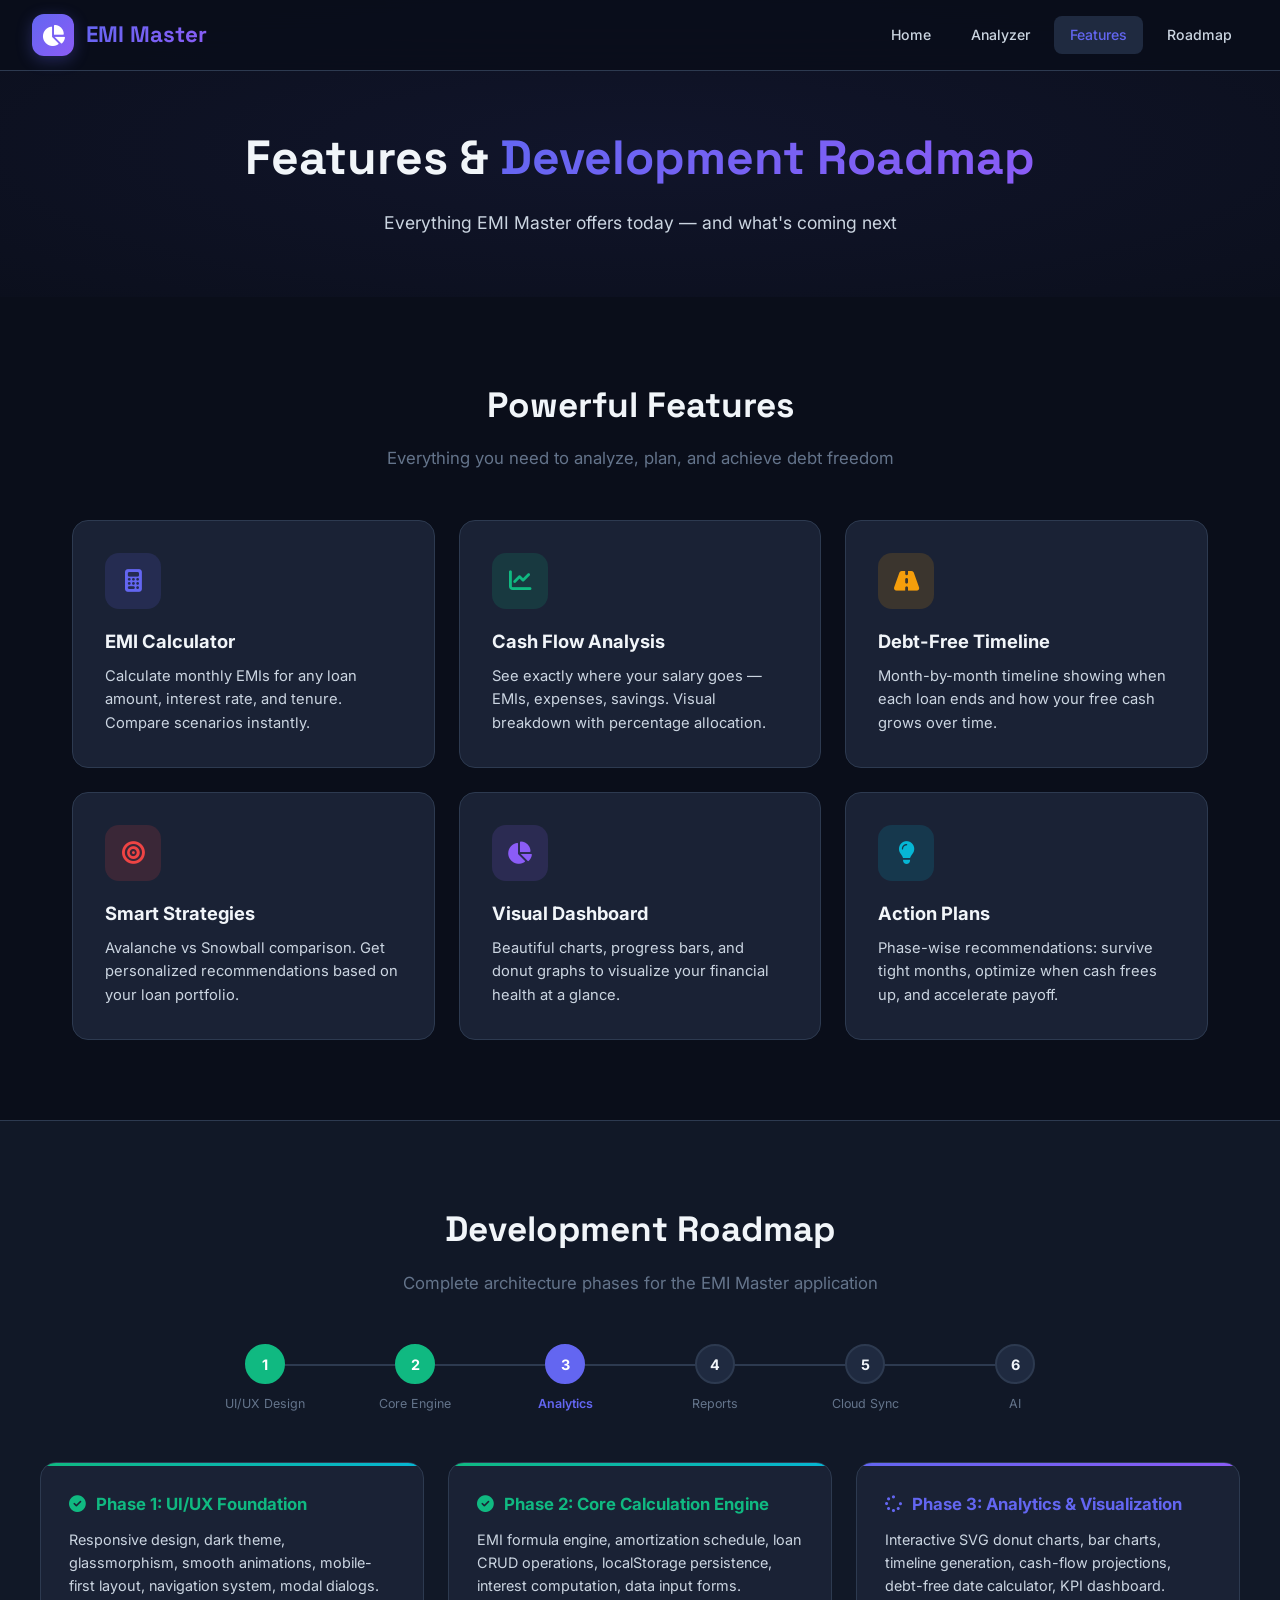
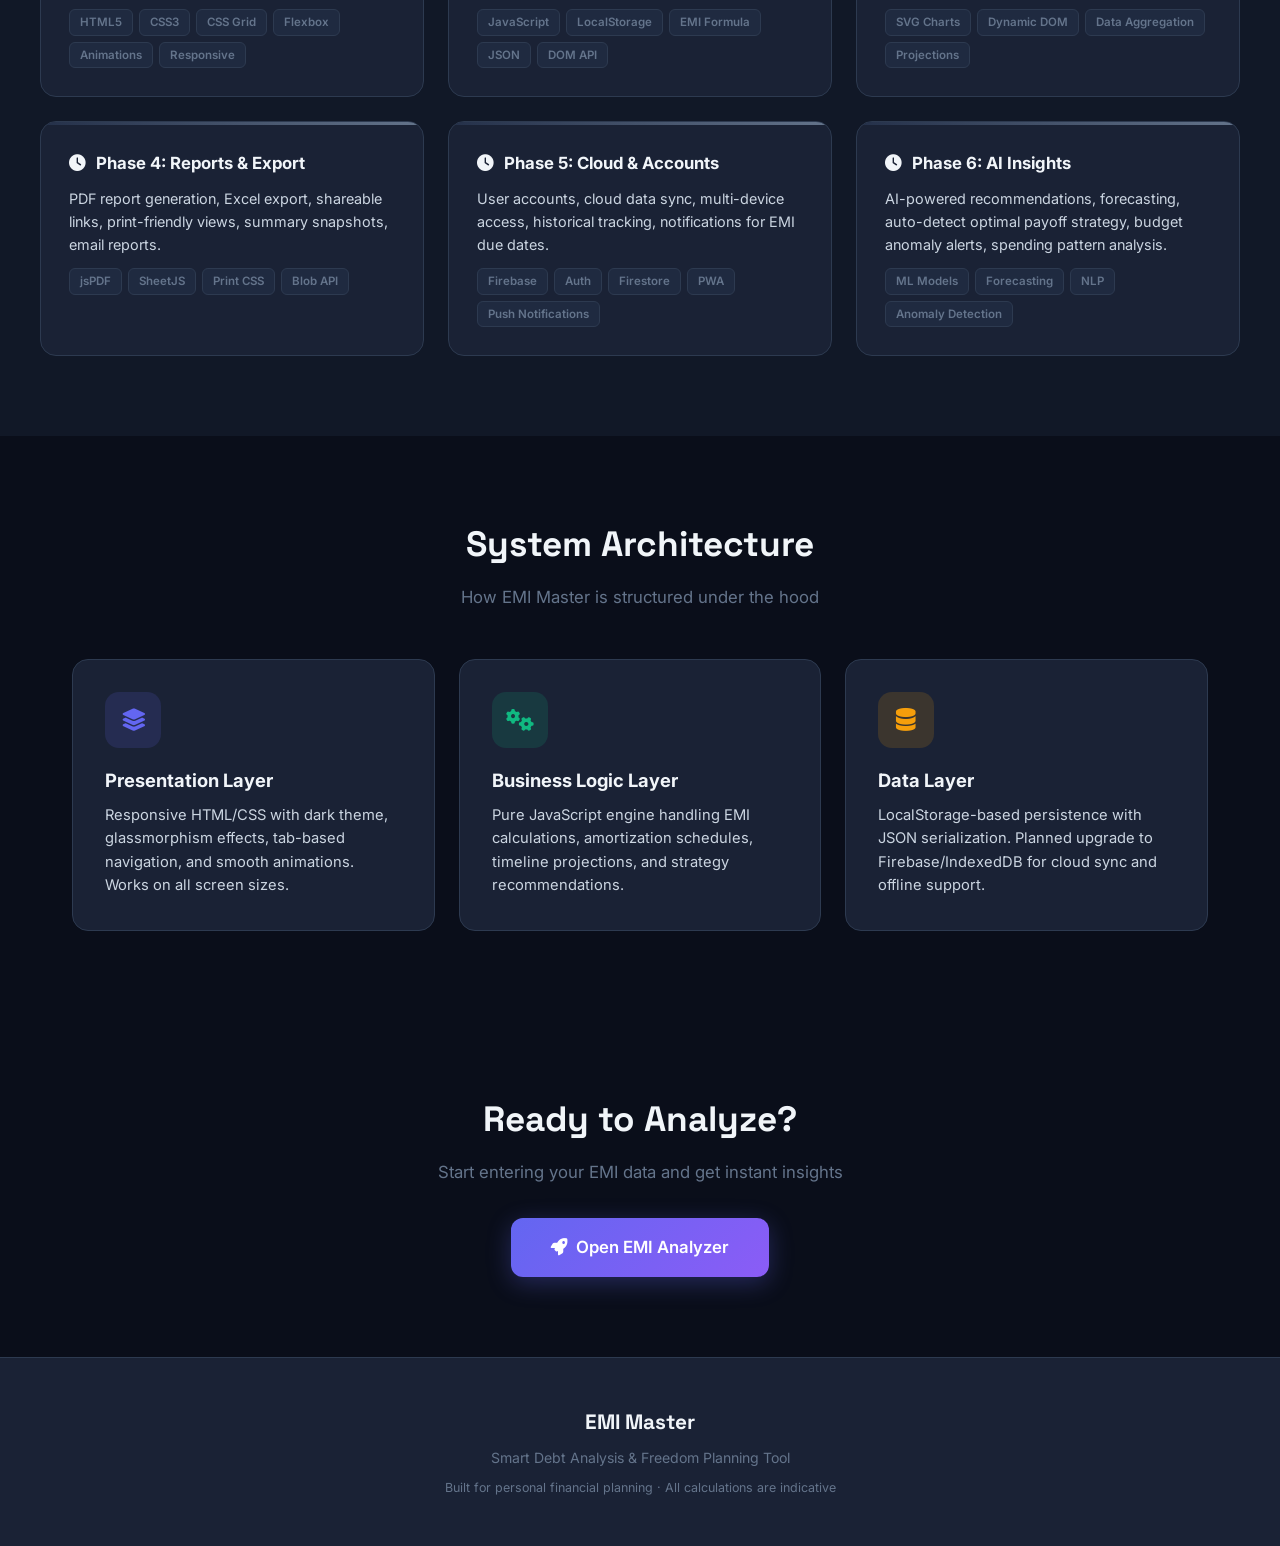
==== emi-about.html @ 426da657 "Initial commit: EMI Master web application" ====
<!DOCTYPE html>
<html lang="en">
<head>
<meta charset="UTF-8">
<meta name="viewport" content="width=device-width, initial-scale=1.0">
<title>EMI Master — Features & Roadmap</title>
<link href="https://fonts.googleapis.com/css2?family=Inter:wght@300;400;500;600;700;800;900&family=Space+Grotesk:wght@500;700&display=swap" rel="stylesheet">
<link href="https://cdnjs.cloudflare.com/ajax/libs/font-awesome/6.5.0/css/all.min.css" rel="stylesheet">
<style>
:root {
  --bg: #0a0e1a; --bg2: #111827; --card: #1a2235; --card2: #1f2a40; --card3: #243049;
  --accent: #6366f1; --accent2: #8b5cf6; --accent-glow: rgba(99,102,241,0.3);
  --good: #10b981; --warn: #f59e0b; --bad: #ef4444;
  --txt: #f1f5f9; --txt2: #cbd5e1; --muted: #64748b; --line: #2d3a50;
  --gradient1: linear-gradient(135deg, #6366f1, #8b5cf6);
  --radius: 16px;
}
* { box-sizing: border-box; margin: 0; padding: 0; }
html { scroll-behavior: smooth; }
body {
  font-family: 'Inter', system-ui, sans-serif;
  background: var(--bg); color: var(--txt); line-height: 1.6; overflow-x: hidden;
}

/* NAVBAR */
.navbar {
  position: fixed; top: 0; left: 0; right: 0; z-index: 1000;
  background: rgba(10,14,26,0.85); backdrop-filter: blur(20px);
  border-bottom: 1px solid var(--line); padding: 14px 32px;
  display: flex; align-items: center; justify-content: space-between;
}
.nav-brand { display: flex; align-items: center; gap: 12px; text-decoration: none; }
.nav-logo {
  width: 42px; height: 42px; border-radius: 12px; background: var(--gradient1);
  display: flex; align-items: center; justify-content: center;
  font-size: 1.3rem; font-weight: 800; color: white;
  box-shadow: 0 4px 16px var(--accent-glow);
}
.nav-title {
  font-family: 'Space Grotesk', sans-serif; font-size: 1.4rem; font-weight: 700;
  background: var(--gradient1); -webkit-background-clip: text; background-clip: text; color: transparent;
}
.nav-links { display: flex; gap: 8px; }
.nav-links a {
  color: var(--txt2); text-decoration: none; padding: 8px 16px;
  border-radius: 8px; font-size: 0.88rem; font-weight: 500; transition: all 0.3s;
}
.nav-links a:hover, .nav-links a.active { background: var(--card2); color: var(--accent); }

/* PAGE HEADER */
.page-header {
  padding: 120px 32px 60px; text-align: center; position: relative; overflow: hidden;
}
.page-header::before {
  content: ''; position: absolute; top: -50%; left: -50%; width: 200%; height: 200%;
  background: radial-gradient(ellipse at center, rgba(99,102,241,0.08) 0%, transparent 60%);
}
.page-header h1 {
  font-family: 'Space Grotesk', sans-serif; font-size: 3rem; font-weight: 800;
  position: relative; z-index: 1;
}
.page-header h1 span {
  background: var(--gradient1); -webkit-background-clip: text; background-clip: text; color: transparent;
}
.page-header p { color: var(--txt2); font-size: 1.1rem; margin-top: 12px; position: relative; z-index: 1; }

/* SECTIONS */
.section { padding: 80px 32px; max-width: 1200px; margin: 0 auto; }
.section-title {
  font-family: 'Space Grotesk', sans-serif; font-size: 2.2rem; font-weight: 700;
  text-align: center; margin-bottom: 12px;
}
.section-sub { text-align: center; color: var(--muted); margin-bottom: 48px; font-size: 1.05rem; }

/* FEATURES GRID */
.features-grid {
  display: grid; grid-template-columns: repeat(auto-fit, minmax(300px, 1fr)); gap: 24px;
}
.feature-card {
  background: var(--card); border: 1px solid var(--line);
  border-radius: var(--radius); padding: 32px;
  transition: all 0.3s; position: relative; overflow: hidden;
}
.feature-card:hover {
  transform: translateY(-4px); border-color: var(--accent);
  box-shadow: 0 12px 40px rgba(99,102,241,0.15);
}
.feature-icon {
  width: 56px; height: 56px; border-radius: 14px;
  display: flex; align-items: center; justify-content: center;
  font-size: 1.4rem; margin-bottom: 18px;
}
.feature-card h3 { font-size: 1.15rem; margin-bottom: 8px; }
.feature-card p { color: var(--txt2); font-size: 0.92rem; }

/* PHASES */
.phases-section { background: var(--bg2); padding: 80px 32px; border-top: 1px solid var(--line); }
.phases-container { max-width: 1200px; margin: 0 auto; }
.phases {
  display: flex; justify-content: center; gap: 0; margin: 48px auto;
  max-width: 900px; position: relative;
}
.phase { flex: 1; text-align: center; position: relative; padding: 0 8px; }
.phase-num {
  width: 40px; height: 40px; border-radius: 50%;
  background: var(--card2); border: 2px solid var(--line);
  display: flex; align-items: center; justify-content: center;
  font-weight: 700; font-size: 0.9rem; margin: 0 auto 10px;
  position: relative; z-index: 1;
}
.phase.active .phase-num { background: var(--accent); border-color: var(--accent); color: white; }
.phase.done .phase-num { background: var(--good); border-color: var(--good); color: white; }
.phase-label { font-size: 0.78rem; color: var(--muted); }
.phase.active .phase-label { color: var(--accent); font-weight: 600; }
.phases::before {
  content: ''; position: absolute; top: 20px; left: 60px; right: 60px;
  height: 2px; background: var(--line); z-index: 0;
}

/* CTA */
.cta-section { padding: 80px 32px; text-align: center; }
.btn {
  padding: 14px 28px; border-radius: 12px; font-size: 0.95rem;
  font-weight: 600; text-decoration: none; cursor: pointer;
  border: none; transition: all 0.3s; display: inline-flex; align-items: center; gap: 8px;
}
.btn-primary {
  background: var(--gradient1); color: white;
  box-shadow: 0 6px 24px var(--accent-glow);
}
.btn-primary:hover { transform: translateY(-2px); box-shadow: 0 8px 32px var(--accent-glow); }

/* FOOTER */
.footer {
  background: var(--card); border-top: 1px solid var(--line);
  padding: 48px 32px; text-align: center;
}
.footer-brand { font-family: 'Space Grotesk'; font-size: 1.3rem; font-weight: 700; margin-bottom: 8px; }
.footer p { color: var(--muted); font-size: 0.88rem; }

/* ARCHITECTURE */
.arch-grid { display: grid; grid-template-columns: repeat(auto-fit, minmax(340px, 1fr)); gap: 24px; margin-top: 40px; }
.arch-card {
  background: var(--card); border: 1px solid var(--line);
  border-radius: var(--radius); padding: 28px; position: relative; overflow: hidden;
}
.arch-card::before {
  content: ''; position: absolute; top: 0; left: 0; right: 0; height: 3px;
}
.arch-card.done::before { background: linear-gradient(90deg, #10b981, #06b6d4); }
.arch-card.active::before { background: var(--gradient1); }
.arch-card.pending::before { background: linear-gradient(90deg, var(--card3), var(--muted)); }
.arch-card h4 { font-size: 1.05rem; margin-bottom: 10px; display: flex; align-items: center; gap: 10px; }
.arch-card p { color: var(--txt2); font-size: 0.9rem; margin-bottom: 12px; }
.arch-tech { display: flex; flex-wrap: wrap; gap: 6px; }
.arch-tech span {
  padding: 3px 10px; border-radius: 6px; font-size: 0.72rem; font-weight: 600;
  background: var(--card2); color: var(--muted); border: 1px solid var(--line);
}

@media (max-width: 768px) {
  .page-header h1 { font-size: 2rem; }
  .navbar { padding: 12px 16px; }
  .nav-links { display: none; }
  .section, .phases-section, .cta-section { padding: 48px 16px; }
}

::-webkit-scrollbar { width: 8px; }
::-webkit-scrollbar-track { background: var(--bg); }
::-webkit-scrollbar-thumb { background: var(--card2); border-radius: 4px; }
</style>
</head>
<body>

<!-- NAVBAR -->
<nav class="navbar">
  <a class="nav-brand" href="index.html">
    <div class="nav-logo"><i class="fas fa-chart-pie"></i></div>
    <span class="nav-title">EMI Master</span>
  </a>
  <div class="nav-links">
    <a href="index.html">Home</a>
    <a href="index.html#app">Analyzer</a>
    <a href="#features" class="active">Features</a>
    <a href="#roadmap">Roadmap</a>
  </div>
</nav>

<!-- PAGE HEADER -->
<div class="page-header">
  <h1>Features & <span>Development Roadmap</span></h1>
  <p>Everything EMI Master offers today — and what's coming next</p>
</div>

<!-- FEATURES -->
<section class="section" id="features">
  <h2 class="section-title">Powerful Features</h2>
  <p class="section-sub">Everything you need to analyze, plan, and achieve debt freedom</p>
  <div class="features-grid">
    <div class="feature-card">
      <div class="feature-icon" style="background:rgba(99,102,241,0.15);color:var(--accent)"><i class="fas fa-calculator"></i></div>
      <h3>EMI Calculator</h3>
      <p>Calculate monthly EMIs for any loan amount, interest rate, and tenure. Compare scenarios instantly.</p>
    </div>
    <div class="feature-card">
      <div class="feature-icon" style="background:rgba(16,185,129,0.15);color:var(--good)"><i class="fas fa-chart-line"></i></div>
      <h3>Cash Flow Analysis</h3>
      <p>See exactly where your salary goes — EMIs, expenses, savings. Visual breakdown with percentage allocation.</p>
    </div>
    <div class="feature-card">
      <div class="feature-icon" style="background:rgba(245,158,11,0.15);color:var(--warn)"><i class="fas fa-road"></i></div>
      <h3>Debt-Free Timeline</h3>
      <p>Month-by-month timeline showing when each loan ends and how your free cash grows over time.</p>
    </div>
    <div class="feature-card">
      <div class="feature-icon" style="background:rgba(239,68,68,0.15);color:var(--bad)"><i class="fas fa-bullseye"></i></div>
      <h3>Smart Strategies</h3>
      <p>Avalanche vs Snowball comparison. Get personalized recommendations based on your loan portfolio.</p>
    </div>
    <div class="feature-card">
      <div class="feature-icon" style="background:rgba(139,92,246,0.15);color:var(--accent2)"><i class="fas fa-chart-pie"></i></div>
      <h3>Visual Dashboard</h3>
      <p>Beautiful charts, progress bars, and donut graphs to visualize your financial health at a glance.</p>
    </div>
    <div class="feature-card">
      <div class="feature-icon" style="background:rgba(6,182,212,0.15);color:#06b6d4"><i class="fas fa-lightbulb"></i></div>
      <h3>Action Plans</h3>
      <p>Phase-wise recommendations: survive tight months, optimize when cash frees up, and accelerate payoff.</p>
    </div>
  </div>
</section>

<!-- DEVELOPMENT ROADMAP -->
<section class="phases-section" id="roadmap">
  <div class="phases-container">
    <h2 class="section-title">Development Roadmap</h2>
    <p class="section-sub">Complete architecture phases for the EMI Master application</p>

    <div class="phases">
      <div class="phase done"><div class="phase-num">1</div><div class="phase-label">UI/UX Design</div></div>
      <div class="phase done"><div class="phase-num">2</div><div class="phase-label">Core Engine</div></div>
      <div class="phase active"><div class="phase-num">3</div><div class="phase-label">Analytics</div></div>
      <div class="phase"><div class="phase-num">4</div><div class="phase-label">Reports</div></div>
      <div class="phase"><div class="phase-num">5</div><div class="phase-label">Cloud Sync</div></div>
      <div class="phase"><div class="phase-num">6</div><div class="phase-label">AI</div></div>
    </div>

    <div class="arch-grid">
      <div class="arch-card done">
        <h4 style="color:var(--good)"><i class="fas fa-check-circle"></i> Phase 1: UI/UX Foundation</h4>
        <p>Responsive design, dark theme, glassmorphism, smooth animations, mobile-first layout, navigation system, modal dialogs.</p>
        <div class="arch-tech">
          <span>HTML5</span><span>CSS3</span><span>CSS Grid</span><span>Flexbox</span><span>Animations</span><span>Responsive</span>
        </div>
      </div>
      <div class="arch-card done">
        <h4 style="color:var(--good)"><i class="fas fa-check-circle"></i> Phase 2: Core Calculation Engine</h4>
        <p>EMI formula engine, amortization schedule, loan CRUD operations, localStorage persistence, interest computation, data input forms.</p>
        <div class="arch-tech">
          <span>JavaScript</span><span>LocalStorage</span><span>EMI Formula</span><span>JSON</span><span>DOM API</span>
        </div>
      </div>
      <div class="arch-card active">
        <h4 style="color:var(--accent)"><i class="fas fa-spinner fa-spin"></i> Phase 3: Analytics & Visualization</h4>
        <p>Interactive SVG donut charts, bar charts, timeline generation, cash-flow projections, debt-free date calculator, KPI dashboard.</p>
        <div class="arch-tech">
          <span>SVG Charts</span><span>Dynamic DOM</span><span>Data Aggregation</span><span>Projections</span>
        </div>
      </div>
      <div class="arch-card pending">
        <h4><i class="fas fa-clock"></i> Phase 4: Reports & Export</h4>
        <p>PDF report generation, Excel export, shareable links, print-friendly views, summary snapshots, email reports.</p>
        <div class="arch-tech">
          <span>jsPDF</span><span>SheetJS</span><span>Print CSS</span><span>Blob API</span>
        </div>
      </div>
      <div class="arch-card pending">
        <h4><i class="fas fa-clock"></i> Phase 5: Cloud & Accounts</h4>
        <p>User accounts, cloud data sync, multi-device access, historical tracking, notifications for EMI due dates.</p>
        <div class="arch-tech">
          <span>Firebase</span><span>Auth</span><span>Firestore</span><span>PWA</span><span>Push Notifications</span>
        </div>
      </div>
      <div class="arch-card pending">
        <h4><i class="fas fa-clock"></i> Phase 6: AI Insights</h4>
        <p>AI-powered recommendations, forecasting, auto-detect optimal payoff strategy, budget anomaly alerts, spending pattern analysis.</p>
        <div class="arch-tech">
          <span>ML Models</span><span>Forecasting</span><span>NLP</span><span>Anomaly Detection</span>
        </div>
      </div>
    </div>
  </div>
</section>

<!-- ARCHITECTURE OVERVIEW -->
<section class="section">
  <h2 class="section-title">System Architecture</h2>
  <p class="section-sub">How EMI Master is structured under the hood</p>
  <div class="features-grid">
    <div class="feature-card">
      <div class="feature-icon" style="background:rgba(99,102,241,0.15);color:var(--accent)"><i class="fas fa-layer-group"></i></div>
      <h3>Presentation Layer</h3>
      <p>Responsive HTML/CSS with dark theme, glassmorphism effects, tab-based navigation, and smooth animations. Works on all screen sizes.</p>
    </div>
    <div class="feature-card">
      <div class="feature-icon" style="background:rgba(16,185,129,0.15);color:var(--good)"><i class="fas fa-cogs"></i></div>
      <h3>Business Logic Layer</h3>
      <p>Pure JavaScript engine handling EMI calculations, amortization schedules, timeline projections, and strategy recommendations.</p>
    </div>
    <div class="feature-card">
      <div class="feature-icon" style="background:rgba(245,158,11,0.15);color:var(--warn)"><i class="fas fa-database"></i></div>
      <h3>Data Layer</h3>
      <p>LocalStorage-based persistence with JSON serialization. Planned upgrade to Firebase/IndexedDB for cloud sync and offline support.</p>
    </div>
  </div>
</section>

<!-- CTA -->
<section class="cta-section">
  <h2 class="section-title">Ready to Analyze?</h2>
  <p style="color:var(--muted);margin-bottom:32px;font-size:1.05rem">Start entering your EMI data and get instant insights</p>
  <a href="index.html#app" class="btn btn-primary" style="padding:16px 40px;font-size:1.05rem">
    <i class="fas fa-rocket"></i> Open EMI Analyzer
  </a>
</section>

<!-- FOOTER -->
<footer class="footer">
  <div class="footer-brand">EMI Master</div>
  <p>Smart Debt Analysis & Freedom Planning Tool</p>
  <p style="margin-top:8px;font-size:0.78rem">Built for personal financial planning · All calculations are indicative</p>
</footer>

</body>
</html>
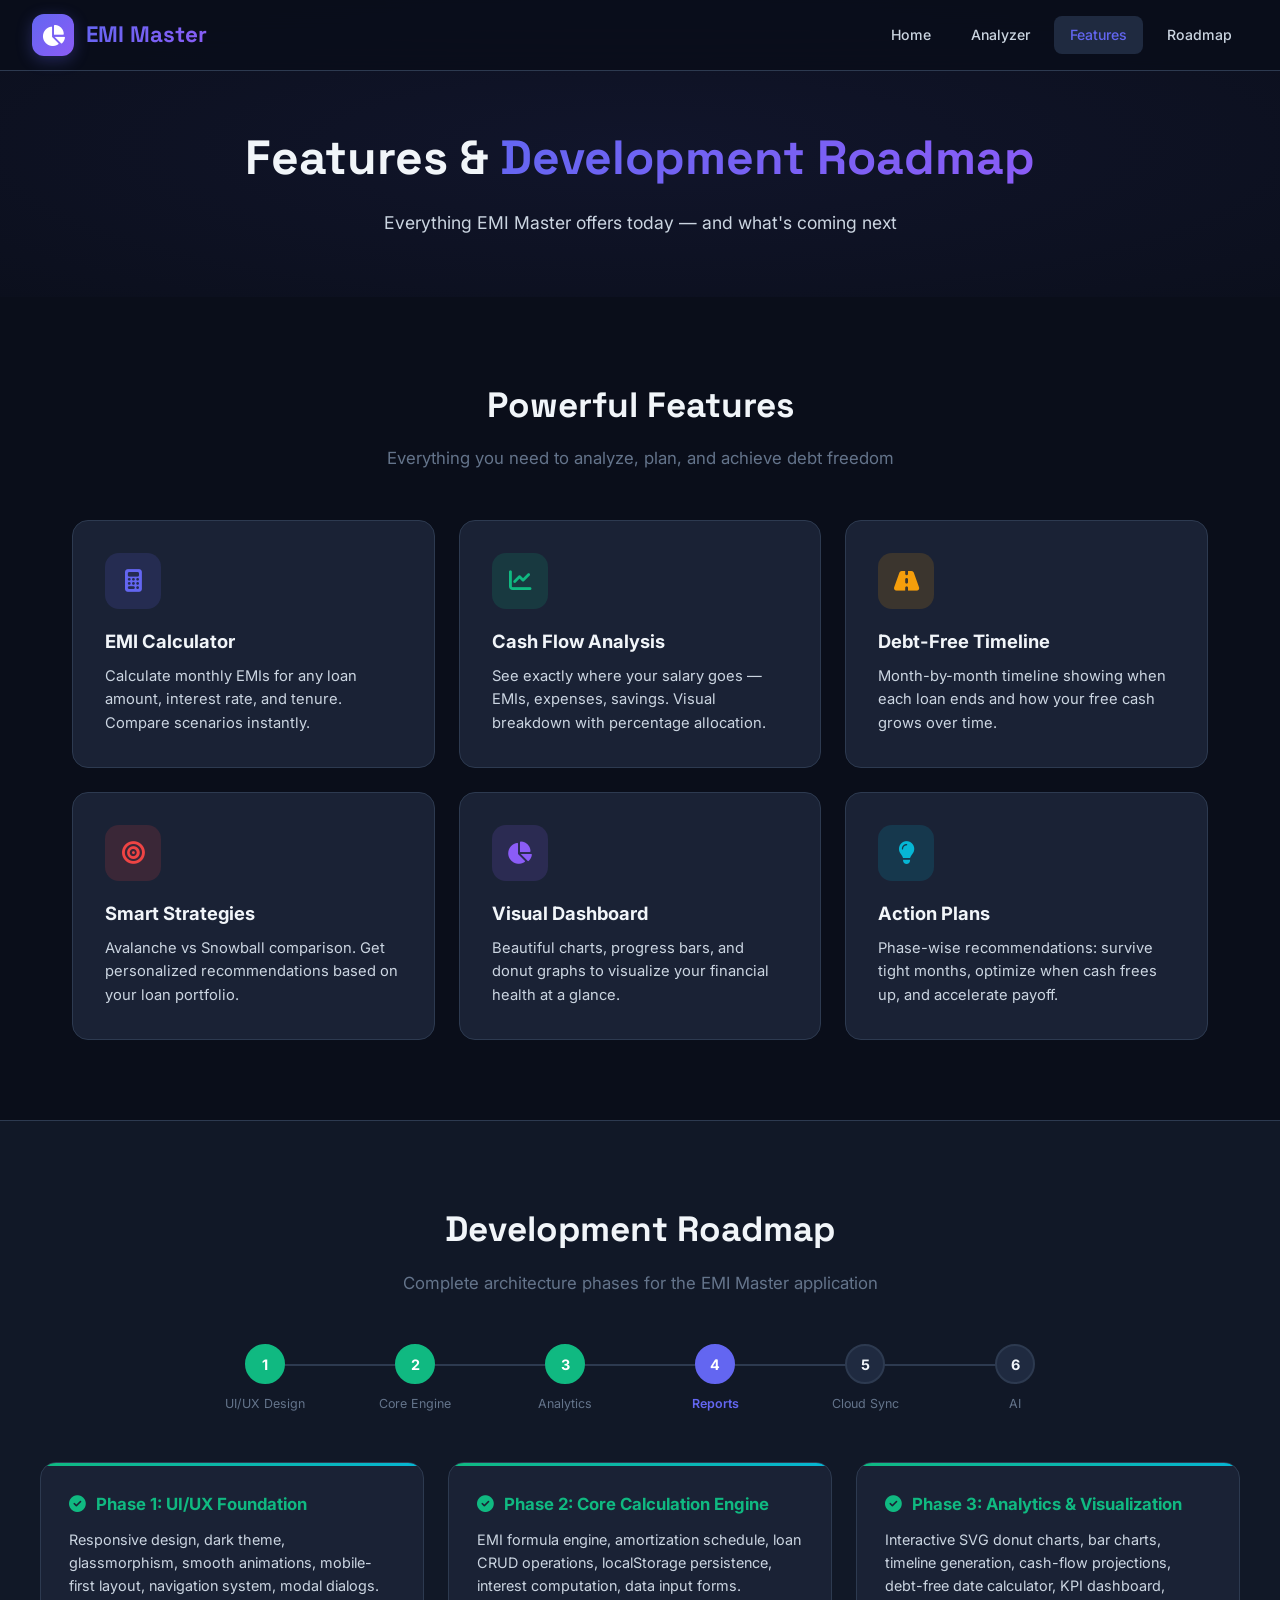
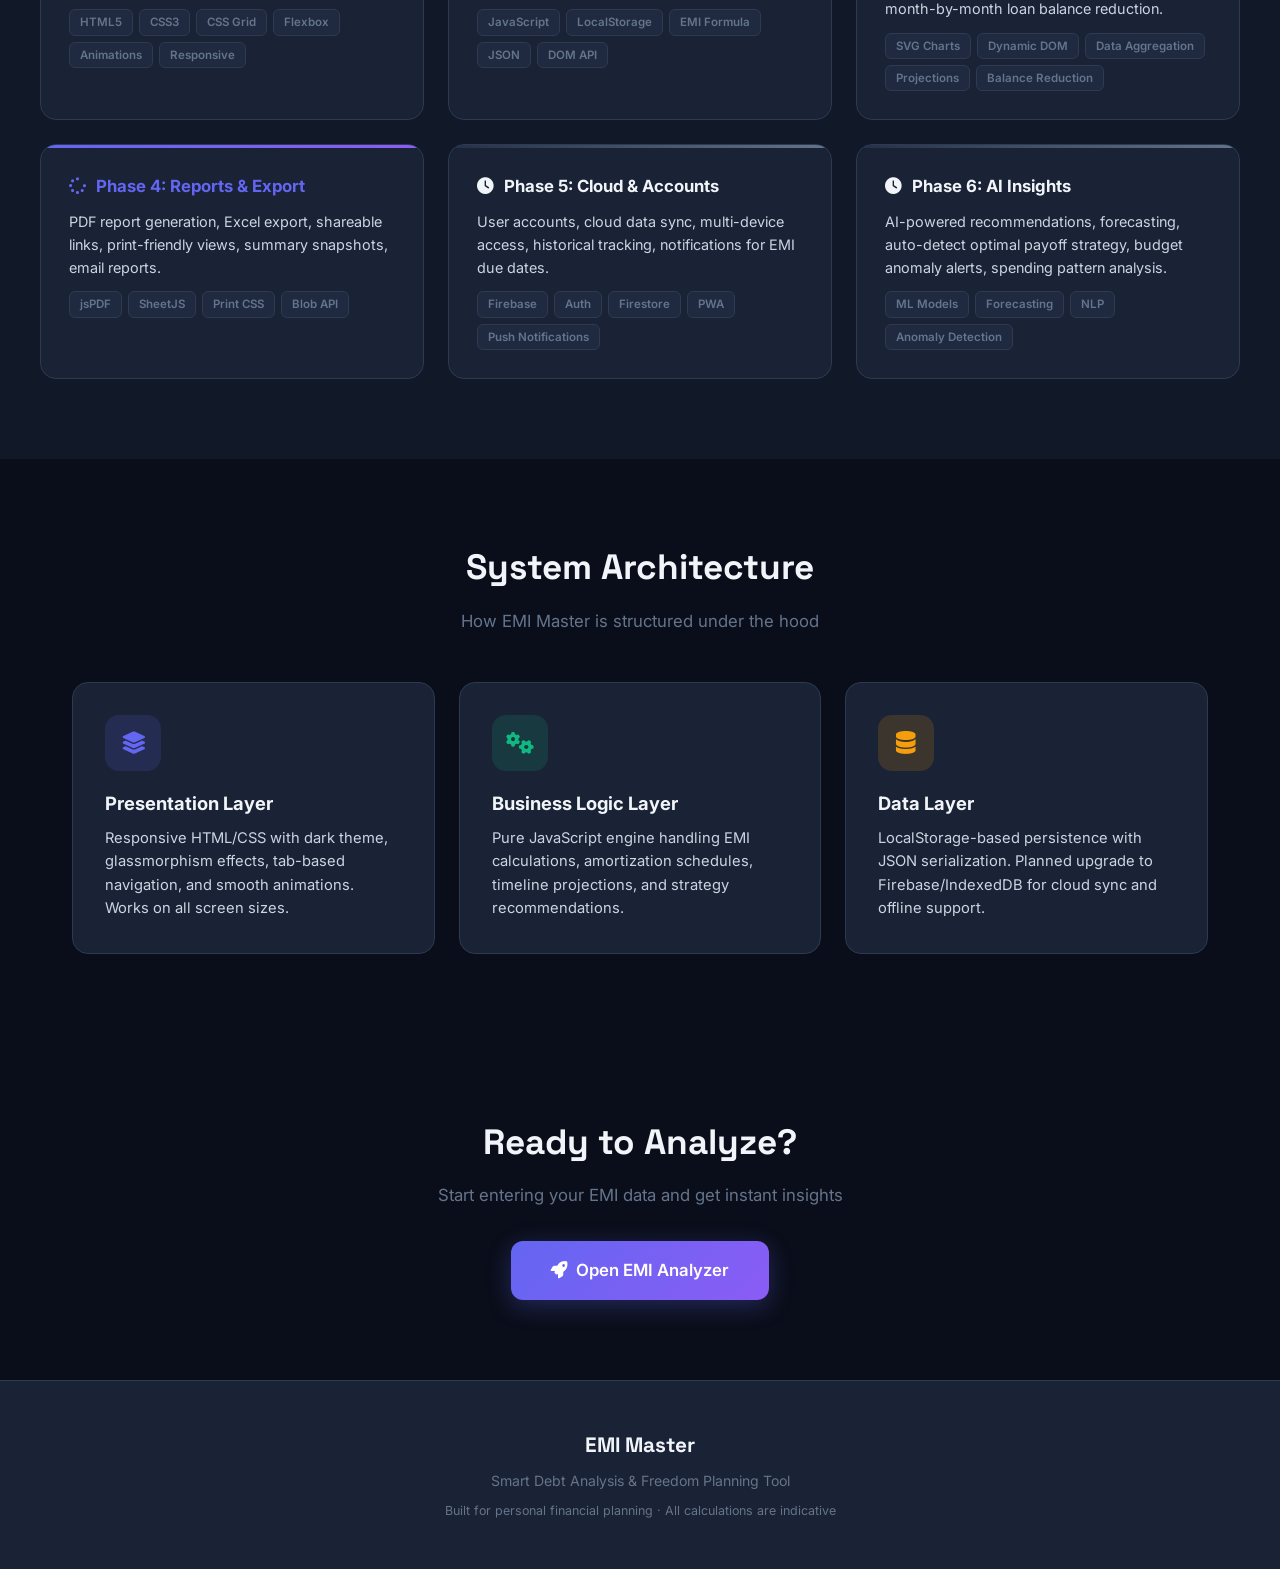
==== commit 085fc1de: "Complete Phase 3: Add loan balance reduction feature with month-by-month tracking" ====
--- a/emi-about.html
+++ b/emi-about.html
@@ -239,8 +239,8 @@
     <div class="phases">
       <div class="phase done"><div class="phase-num">1</div><div class="phase-label">UI/UX Design</div></div>
       <div class="phase done"><div class="phase-num">2</div><div class="phase-label">Core Engine</div></div>
-      <div class="phase active"><div class="phase-num">3</div><div class="phase-label">Analytics</div></div>
-      <div class="phase"><div class="phase-num">4</div><div class="phase-label">Reports</div></div>
+      <div class="phase done"><div class="phase-num">3</div><div class="phase-label">Analytics</div></div>
+      <div class="phase active"><div class="phase-num">4</div><div class="phase-label">Reports</div></div>
       <div class="phase"><div class="phase-num">5</div><div class="phase-label">Cloud Sync</div></div>
       <div class="phase"><div class="phase-num">6</div><div class="phase-label">AI</div></div>
     </div>
@@ -260,15 +260,15 @@
           <span>JavaScript</span><span>LocalStorage</span><span>EMI Formula</span><span>JSON</span><span>DOM API</span>
         </div>
       </div>
+      <div class="arch-card done">
+        <h4 style="color:var(--good)"><i class="fas fa-check-circle"></i> Phase 3: Analytics & Visualization</h4>
+        <p>Interactive SVG donut charts, bar charts, timeline generation, cash-flow projections, debt-free date calculator, KPI dashboard, month-by-month loan balance reduction.</p>
+        <div class="arch-tech">
+          <span>SVG Charts</span><span>Dynamic DOM</span><span>Data Aggregation</span><span>Projections</span><span>Balance Reduction</span>
+        </div>
+      </div>
       <div class="arch-card active">
-        <h4 style="color:var(--accent)"><i class="fas fa-spinner fa-spin"></i> Phase 3: Analytics & Visualization</h4>
-        <p>Interactive SVG donut charts, bar charts, timeline generation, cash-flow projections, debt-free date calculator, KPI dashboard.</p>
-        <div class="arch-tech">
-          <span>SVG Charts</span><span>Dynamic DOM</span><span>Data Aggregation</span><span>Projections</span>
-        </div>
-      </div>
-      <div class="arch-card pending">
-        <h4><i class="fas fa-clock"></i> Phase 4: Reports & Export</h4>
+        <h4 style="color:var(--accent)"><i class="fas fa-spinner fa-spin"></i> Phase 4: Reports & Export</h4>
         <p>PDF report generation, Excel export, shareable links, print-friendly views, summary snapshots, email reports.</p>
         <div class="arch-tech">
           <span>jsPDF</span><span>SheetJS</span><span>Print CSS</span><span>Blob API</span>
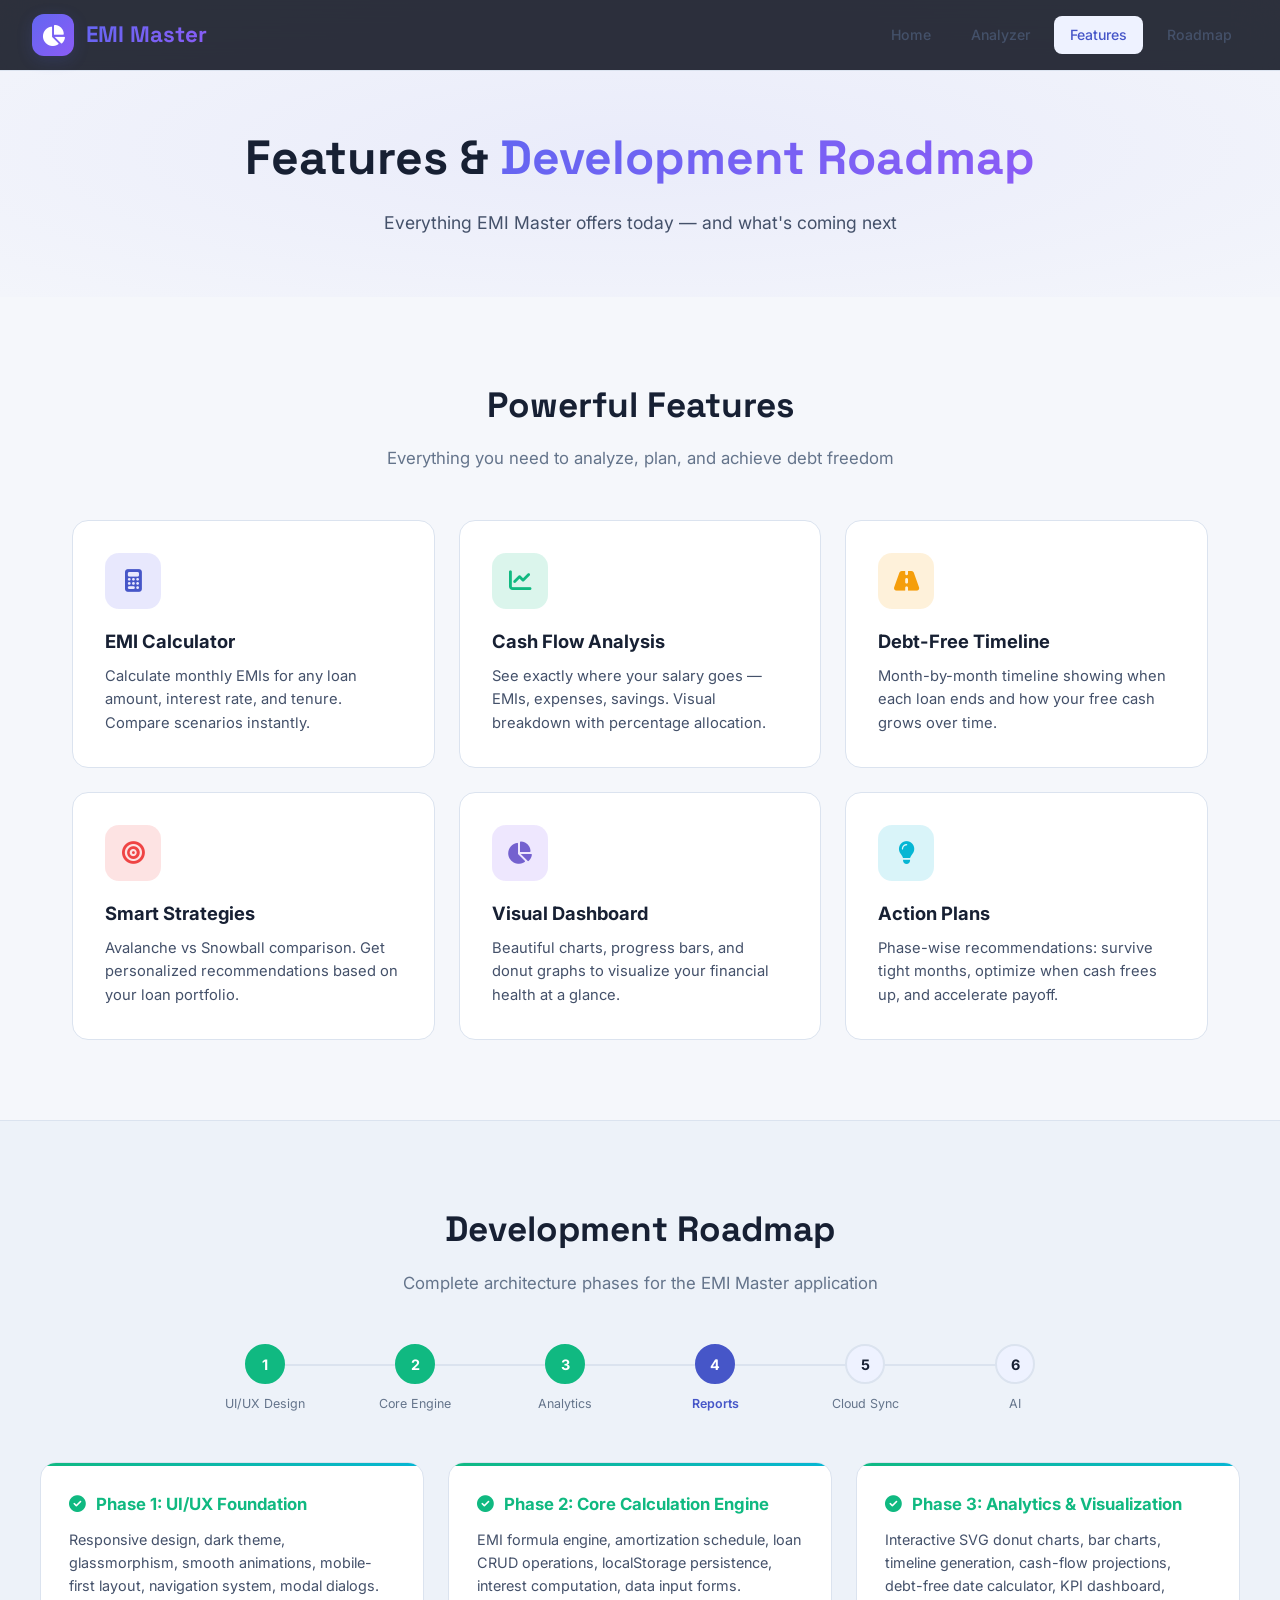
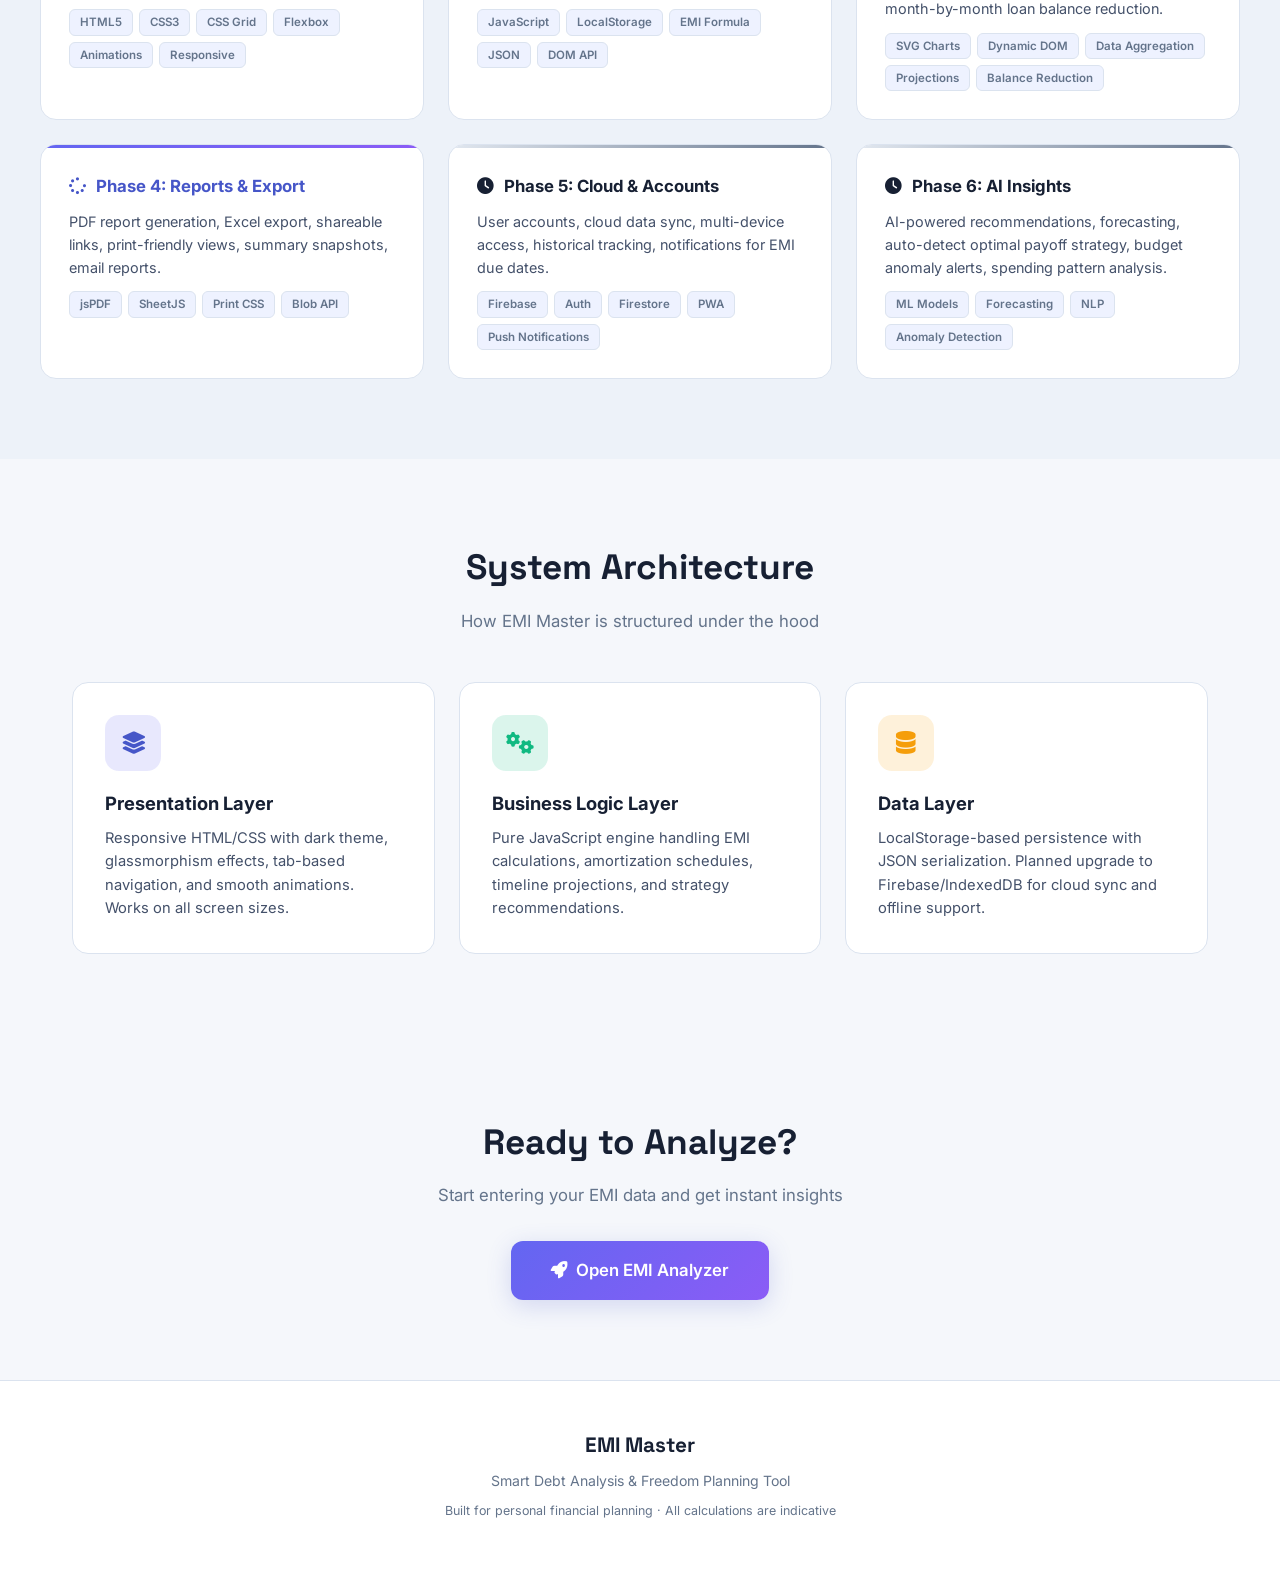
==== commit f9aebfb2: "fix: dark theme toggle, switchTab event bug, runAnalysis wrong tab index, add export/import/quickSum" ====
--- a/emi-about.html
+++ b/emi-about.html
@@ -8,12 +8,17 @@
 <link href="https://cdnjs.cloudflare.com/ajax/libs/font-awesome/6.5.0/css/all.min.css" rel="stylesheet">
 <style>
 :root {
-  --bg: #0a0e1a; --bg2: #111827; --card: #1a2235; --card2: #1f2a40; --card3: #243049;
-  --accent: #6366f1; --accent2: #8b5cf6; --accent-glow: rgba(99,102,241,0.3);
+  --bg: #f5f7fb; --bg2: #edf2f9; --card: #ffffff; --card2: #eef2ff; --card3: #e2e8f0;
+  --accent: #4656c8; --accent2: #7461cf; --accent-glow: rgba(70,86,200,0.2);
   --good: #10b981; --warn: #f59e0b; --bad: #ef4444;
-  --txt: #f1f5f9; --txt2: #cbd5e1; --muted: #64748b; --line: #2d3a50;
+  --txt: #172033; --txt2: #44516a; --muted: #64748b; --line: #dbe3ef;
   --gradient1: linear-gradient(135deg, #6366f1, #8b5cf6);
   --radius: 16px;
+}
+[data-theme="dark"] {
+  --bg: #0a0e1a; --bg2: #111827; --card: #1a2235; --card2: #1f2a40; --card3: #243049;
+  --accent: #818cf8; --accent2: #a78bfa; --accent-glow: rgba(129,140,248,0.3);
+  --txt: #f1f5f9; --txt2: #cbd5e1; --muted: #94a3b8; --line: #2d3a50;
 }
 * { box-sizing: border-box; margin: 0; padding: 0; }
 html { scroll-behavior: smooth; }
@@ -46,6 +51,20 @@
   border-radius: 8px; font-size: 0.88rem; font-weight: 500; transition: all 0.3s;
 }
 .nav-links a:hover, .nav-links a.active { background: var(--card2); color: var(--accent); }
+.nav-toggle {
+  display: none; background: none; border: none; color: var(--txt);
+  font-size: 1.3rem; cursor: pointer; padding: 4px 8px;
+}
+.mobile-menu {
+  display: none; flex-direction: column; gap: 4px;
+  background: var(--card); border-bottom: 1px solid var(--line); padding: 12px 16px;
+}
+.mobile-menu.open { display: flex; }
+.mobile-menu a {
+  color: var(--txt2); text-decoration: none; padding: 10px 14px;
+  border-radius: 8px; font-size: 0.9rem; font-weight: 500; transition: all 0.2s;
+}
+.mobile-menu a:hover, .mobile-menu a.active { background: var(--card2); color: var(--accent); }
 
 /* PAGE HEADER */
 .page-header {
@@ -160,9 +179,14 @@
 
 @media (max-width: 768px) {
   .page-header h1 { font-size: 2rem; }
+  .page-header { padding: 90px 16px 40px; }
   .navbar { padding: 12px 16px; }
   .nav-links { display: none; }
+  .nav-toggle { display: block; }
   .section, .phases-section, .cta-section { padding: 48px 16px; }
+  .phases { flex-wrap: wrap; gap: 16px; }
+  .phases::before { display: none; }
+  .section-title { font-size: 1.7rem; }
 }
 
 ::-webkit-scrollbar { width: 8px; }
@@ -184,7 +208,14 @@
     <a href="#features" class="active">Features</a>
     <a href="#roadmap">Roadmap</a>
   </div>
+  <button class="nav-toggle" onclick="document.getElementById('mobileMenu').classList.toggle('open')" aria-label="Menu"><i class="fas fa-bars"></i></button>
 </nav>
+<div class="mobile-menu" id="mobileMenu">
+  <a href="index.html">Home</a>
+  <a href="index.html#app">Analyzer</a>
+  <a href="#features" onclick="document.getElementById('mobileMenu').classList.remove('open')">Features</a>
+  <a href="#roadmap" onclick="document.getElementById('mobileMenu').classList.remove('open')">Roadmap</a>
+</div>
 
 <!-- PAGE HEADER -->
 <div class="page-header">
@@ -331,5 +362,10 @@
   <p style="margin-top:8px;font-size:0.78rem">Built for personal financial planning · All calculations are indicative</p>
 </footer>
 
+<script>
+const savedTheme = localStorage.getItem('emiTheme') || 'light';
+document.documentElement.setAttribute('data-theme', savedTheme);
+</script>
+
 </body>
 </html>
